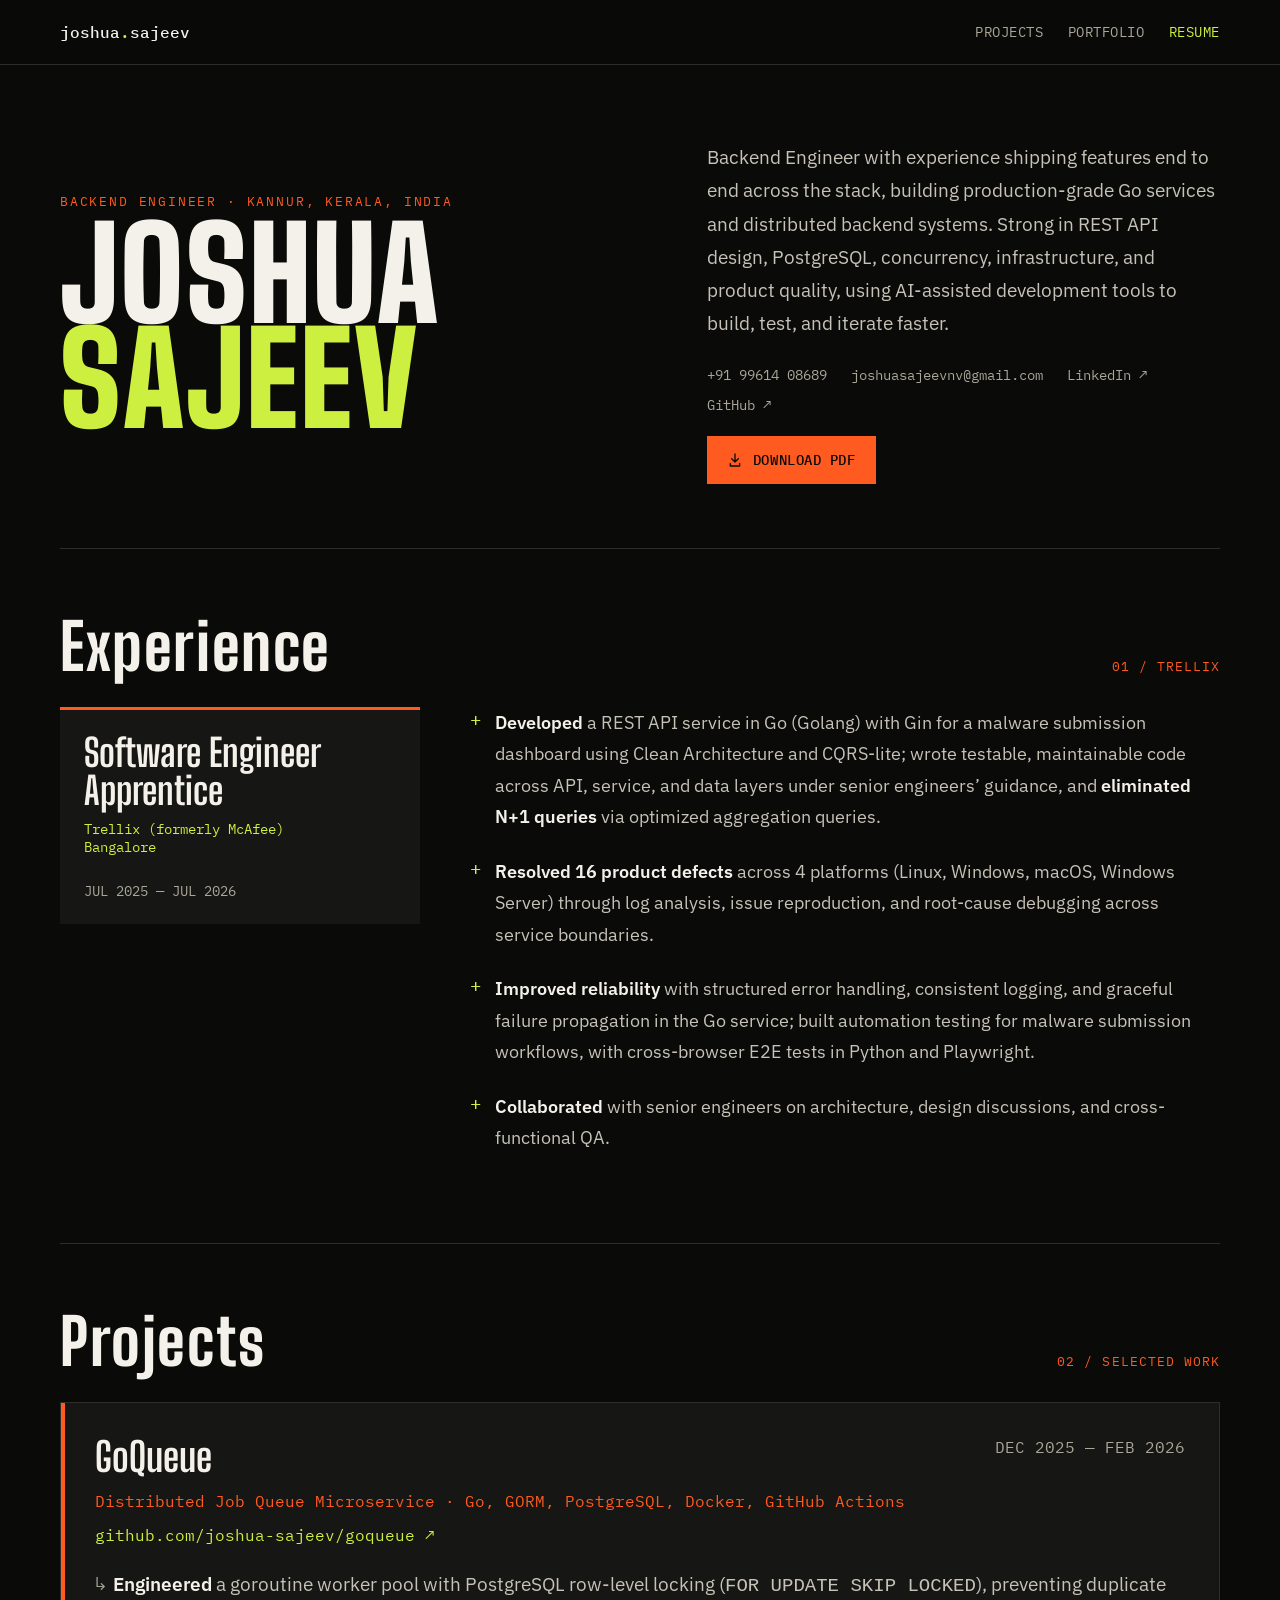
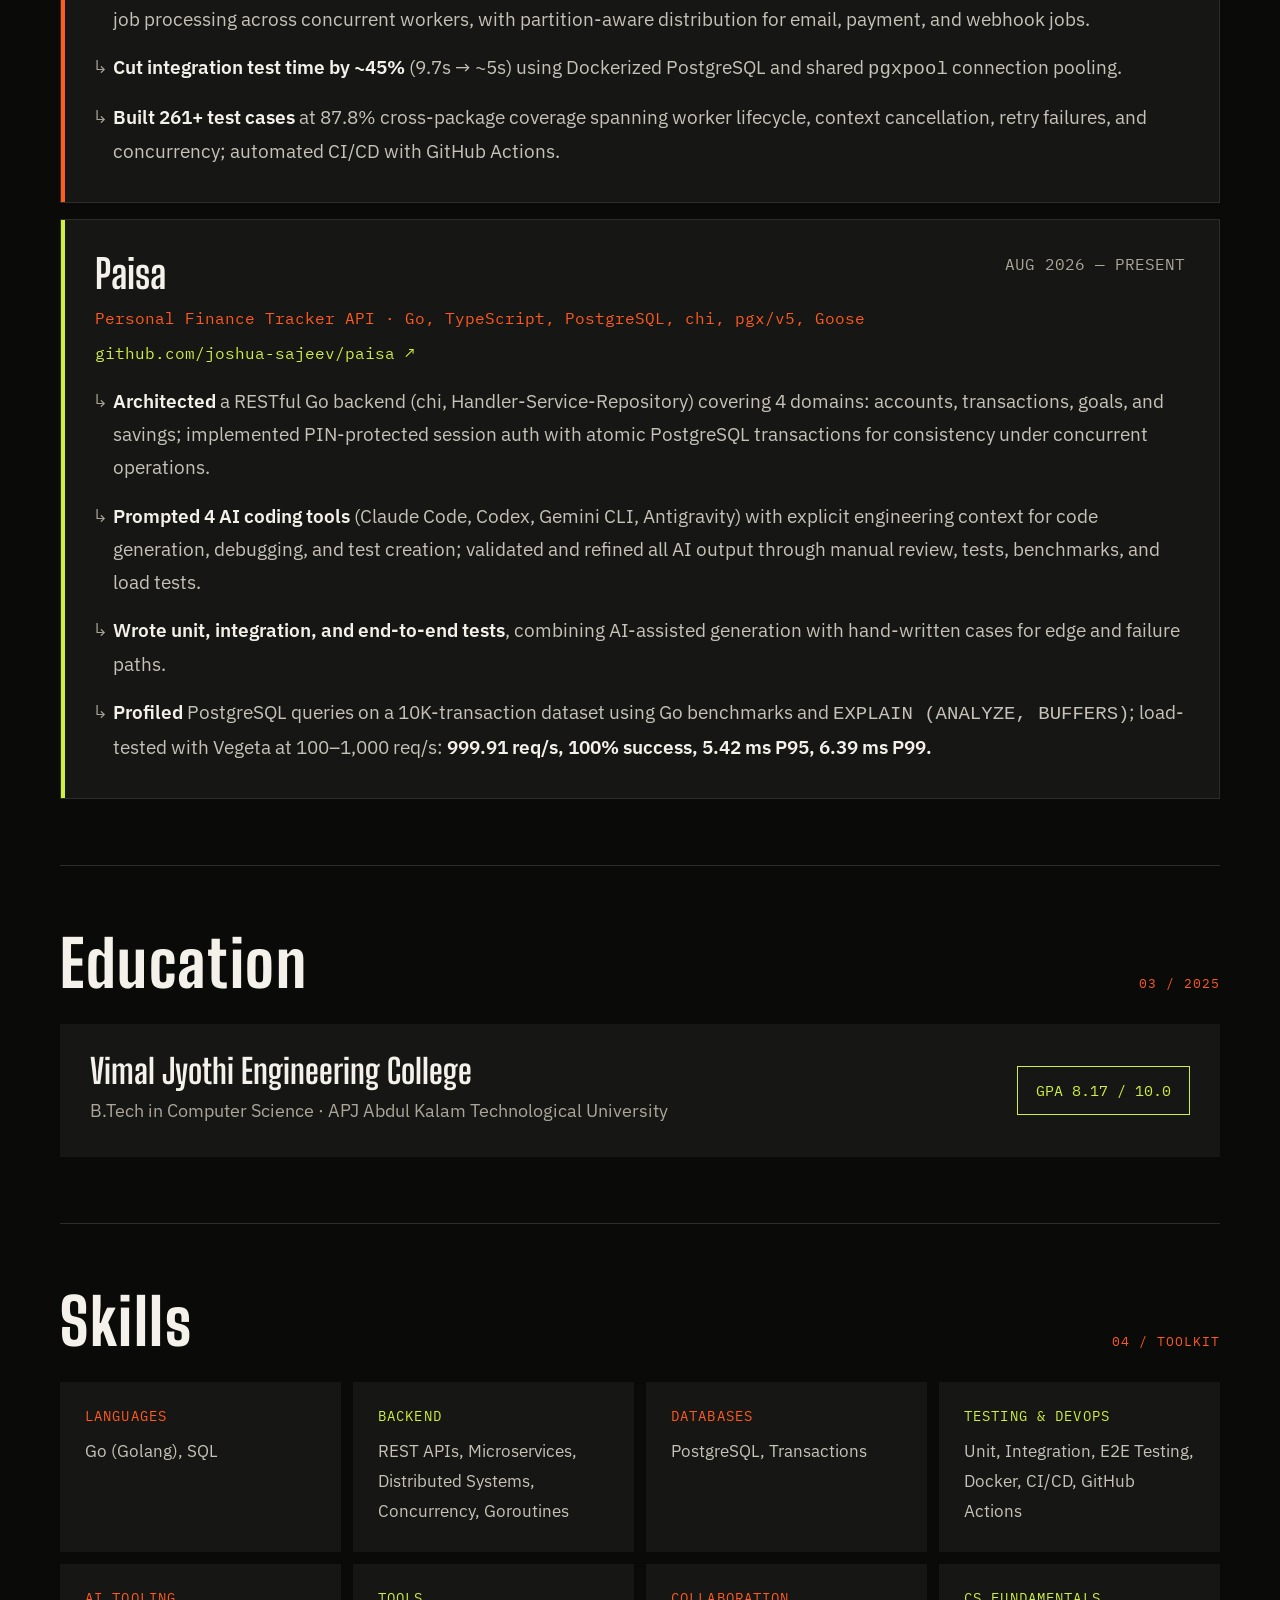
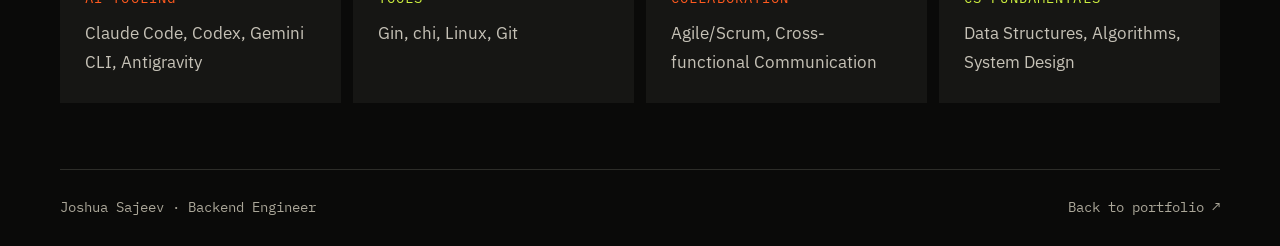
==== resume/index.html @ e4d484c2 "Add styled resume page" ====
<!doctype html>
<html lang="en">
<head>
  <meta charset="utf-8">
  <meta name="viewport" content="width=device-width, initial-scale=1, viewport-fit=cover">
  <meta name="theme-color" content="#0a0a09">
  <meta name="description" content="Joshua Sajeev — Backend Engineer">
  <title>Resume — Joshua Sajeev</title>
  <link rel="preconnect" href="https://fonts.googleapis.com">
  <link rel="preconnect" href="https://fonts.gstatic.com" crossorigin>
  <link href="https://fonts.googleapis.com/css2?family=Big+Shoulders+Display:wght@600;800;900&amp;family=IBM+Plex+Sans:wght@400;500;600&amp;family=IBM+Plex+Mono:wght@400;500&amp;display=swap" rel="stylesheet">
  <link rel="stylesheet" href="/resume/resume.css">

</head>
<body class="resume-page">
  <nav class="nav"><div class="wrap nav-inner"><a class="brand" href="/">joshua<span>.</span>sajeev</a><ul class="nav-links"><li><a href="/#projects">Projects</a></li><li><a href="/#experience">Portfolio</a></li><li><a class="active" href="/resume/">Resume</a></li></ul></div></nav>
  <main class="wrap">
    <header class="hero">
      <div class="identity"><div class="kicker">Backend Engineer · Kannur, Kerala, India</div><h1>JOSHUA <span>SAJEEV</span></h1></div>
      <div class="hero-details"><p class="intro">Backend Engineer with experience shipping features end to end across the stack, building production-grade Go services and distributed backend systems. Strong in REST API design, PostgreSQL, concurrency, infrastructure, and product quality, using AI-assisted development tools to build, test, and iterate faster.</p><div class="contact"><a href="tel:+919961408689">+91 99614 08689</a><a href="mailto:joshuasajeevnv@gmail.com">joshuasajeevnv@gmail.com</a><a href="https://www.linkedin.com/in/joshua-sajeev/">LinkedIn ↗</a><a href="https://github.com/joshua-sajeev">GitHub ↗</a></div><div class="download"><a class="button" href="https://drive.google.com/uc?export=download&amp;id=1zwrRdKyd04t5LwvT0GTj7iN7CZJBEmTr" target="_blank" rel="noopener"><svg viewBox="0 0 24 24" fill="none" stroke="currentColor" stroke-width="2" stroke-linecap="round" stroke-linejoin="round" aria-hidden="true"><path d="M12 3v12m0 0 5-5m-5 5-5-5M5 17v4h14v-4"/></svg>Download PDF</a></div></div>
    </header>
      <section class="section"><div class="section-head"><h2>Experience</h2><span>01 / Trellix</span></div><div class="experience"><aside class="role"><h3>Software Engineer Apprentice</h3><div class="company">Trellix (formerly McAfee)<br>Bangalore</div><div class="dates">JUL 2025 — JUL 2026</div></aside><div class="copy"><ul><li><strong>Developed</strong> a REST API service in Go (Golang) with Gin for a malware submission dashboard using Clean Architecture and CQRS-lite; wrote testable, maintainable code across API, service, and data layers under senior engineers’ guidance, and <strong>eliminated N+1 queries</strong> via optimized aggregation queries.</li><li><strong>Resolved 16 product defects</strong> across 4 platforms (Linux, Windows, macOS, Windows Server) through log analysis, issue reproduction, and root-cause debugging across service boundaries.</li><li><strong>Improved reliability</strong> with structured error handling, consistent logging, and graceful failure propagation in the Go service; built automation testing for malware submission workflows, with cross-browser E2E tests in Python and Playwright.</li><li><strong>Collaborated</strong> with senior engineers on architecture, design discussions, and cross-functional QA.</li></ul></div></div></section>
    <section class="section"><div class="section-head"><h2>Projects</h2><span>02 / Selected work</span></div><div class="projects">
      <article class="project"><div class="project-head"><h3>GoQueue</h3><span class="date">DEC 2025 — FEB 2026</span></div><div class="stack">Distributed Job Queue Microservice · Go, GORM, PostgreSQL, Docker, GitHub Actions</div><a class="repo" href="https://github.com/joshua-sajeev/goqueue">github.com/joshua-sajeev/goqueue ↗</a><ul class="project-description"><li><strong>Engineered</strong> a goroutine worker pool with PostgreSQL row-level locking (<code>FOR UPDATE SKIP LOCKED</code>), preventing duplicate job processing across concurrent workers, with partition-aware distribution for email, payment, and webhook jobs.</li><li><strong>Cut integration test time by ~45%</strong> (9.7s → ~5s) using Dockerized PostgreSQL and shared <code>pgxpool</code> connection pooling.</li><li><strong>Built 261+ test cases</strong> at 87.8% cross-package coverage spanning worker lifecycle, context cancellation, retry failures, and concurrency; automated CI/CD with GitHub Actions.</li></ul></article>
      <article class="project"><div class="project-head"><h3>Paisa</h3><span class="date">AUG 2026 — PRESENT</span></div><div class="stack">Personal Finance Tracker API · Go, TypeScript, PostgreSQL, chi, pgx/v5, Goose</div><a class="repo" href="https://github.com/joshua-sajeev/paisa">github.com/joshua-sajeev/paisa ↗</a><ul class="project-description"><li><strong>Architected</strong> a RESTful Go backend (chi, Handler-Service-Repository) covering 4 domains: accounts, transactions, goals, and savings; implemented PIN-protected session auth with atomic PostgreSQL transactions for consistency under concurrent operations.</li><li><strong>Prompted 4 AI coding tools</strong> (Claude Code, Codex, Gemini CLI, Antigravity) with explicit engineering context for code generation, debugging, and test creation; validated and refined all AI output through manual review, tests, benchmarks, and load tests.</li><li><strong>Wrote unit, integration, and end-to-end tests</strong>, combining AI-assisted generation with hand-written cases for edge and failure paths.</li><li><strong>Profiled</strong> PostgreSQL queries on a 10K-transaction dataset using Go benchmarks and <code>EXPLAIN (ANALYZE, BUFFERS)</code>; load-tested with Vegeta at 100–1,000 req/s: <strong>999.91 req/s, 100% success, 5.42 ms P95, 6.39 ms P99.</strong></li></ul></article>
    </div></section>
    <section class="section"><div class="section-head"><h2>Education</h2><span>03 / 2025</span></div><div class="education"><div><h3>Vimal Jyothi Engineering College</h3><p>B.Tech in Computer Science · APJ Abdul Kalam Technological University</p></div><div class="gpa">GPA 8.17 / 10.0</div></div></section>
    <section class="section"><div class="section-head"><h2>Skills</h2><span>04 / Toolkit</span></div><div class="skills"><article class="skill"><h3>Languages</h3><p>Go (Golang), SQL</p></article><article class="skill"><h3>Backend</h3><p>REST APIs, Microservices, Distributed Systems, Concurrency, Goroutines</p></article><article class="skill"><h3>Databases</h3><p>PostgreSQL, Transactions</p></article><article class="skill"><h3>Testing &amp; DevOps</h3><p>Unit, Integration, E2E Testing, Docker, CI/CD, GitHub Actions</p></article><article class="skill"><h3>AI Tooling</h3><p>Claude Code, Codex, Gemini CLI, Antigravity</p></article><article class="skill"><h3>Tools</h3><p>Gin, chi, Linux, Git</p></article><article class="skill"><h3>Collaboration</h3><p>Agile/Scrum, Cross-functional Communication</p></article><article class="skill"><h3>CS Fundamentals</h3><p>Data Structures, Algorithms, System Design</p></article></div></section>
  </main>
  <footer class="wrap"><span>Joshua Sajeev · Backend Engineer</span><a href="/">Back to portfolio ↗</a></footer>
</body>
</html>
---- resume/resume.css ----
:root{--bg:#0a0a09;--surface:#161614;--surface2:#1f1f1c;--line:#2d2d29;--fg:#f3f1e9;--dim:#aaa698;--orange:#ff5a1f;--lime:#cdef3f;--display:'Big Shoulders Display',sans-serif;--body:'IBM Plex Sans',sans-serif;--mono:'IBM Plex Mono',monospace;color-scheme:dark}
    *{box-sizing:border-box}html{scroll-behavior:smooth}body{margin:0;background:var(--bg);color:var(--fg);font:16px/1.65 var(--body);-webkit-font-smoothing:antialiased}a{color:inherit}h1,h2,h3,p{margin:0}h1,h2,h3{font-family:var(--display);line-height:1} .wrap{width:min(100% - 40px,1160px);margin-inline:auto}.nav{position:sticky;top:0;z-index:5;background:rgba(10,10,9,.92);backdrop-filter:blur(8px);border-bottom:1px solid var(--line)}.nav-inner{min-height:64px;display:flex;justify-content:space-between;align-items:center;gap:20px}.brand{font:500 14px var(--mono);text-decoration:none}.brand span{color:var(--lime)}.nav-links{display:flex;gap:24px;list-style:none;margin:0;padding:0}.nav-links a{font:12px var(--mono);letter-spacing:.04em;text-decoration:none;text-transform:uppercase;color:var(--dim)}.nav-links a:hover,.nav-links .active{color:var(--lime)}
    .hero{padding:76px 0 64px;border-bottom:1px solid var(--line)}.kicker{font:12px var(--mono);letter-spacing:.14em;text-transform:uppercase;color:var(--orange)}h1{margin-top:12px;font-size:clamp(68px,12vw,132px);font-weight:900;letter-spacing:.015em;line-height:.82}h1 span{display:block;color:var(--lime)}.intro{max-width:72ch;margin-top:28px;color:#c6c2b7;font-size:17px}.contact{display:flex;flex-wrap:wrap;gap:10px 22px;margin-top:25px;color:var(--dim);font:12px var(--mono)}.contact a{text-decoration:none}.contact a:hover{color:var(--lime)}.download{display:flex;flex-direction:column;align-items:flex-start;gap:11px;margin-top:24px}.button{display:inline-flex;align-items:center;gap:10px;padding:13px 17px;background:var(--orange);color:var(--bg);font:500 12px var(--mono);text-transform:uppercase;text-decoration:none;letter-spacing:.04em;transition:background .15s}.button:hover{background:var(--lime)}.button svg{width:16px;height:16px}
    .section{padding:66px 0;border-bottom:1px solid var(--line)}.section-head{display:flex;align-items:baseline;justify-content:space-between;gap:20px;margin-bottom:28px}.section-head h2{font-size:clamp(36px,6vw,58px);font-weight:800;letter-spacing:.025em}.section-head span{font:11px var(--mono);letter-spacing:.08em;color:var(--orange);text-transform:uppercase}.objective{max-width:82ch;color:#c6c2b7;font-size:clamp(18px,2.2vw,23px);line-height:1.6}.objective strong,.copy strong{color:var(--fg);font-weight:600}
    .experience{display:grid;grid-template-columns:minmax(220px,.72fr) 1.5fr;gap:50px}.role{position:sticky;top:96px;align-self:start;padding:24px;background:var(--surface);border-top:3px solid var(--orange)}.role h3{font-size:34px}.role .company{margin-top:10px;color:var(--lime);font:12px var(--mono)}.role .dates{margin-top:26px;color:var(--dim);font:12px var(--mono)}.copy{color:#c6c2b7;font-size:15px}.copy p+p{margin-top:15px}.copy ul{margin:0;padding:0;list-style:none}.copy li{position:relative;padding-left:22px;margin:0 0 20px}.copy li:before{content:'+';position:absolute;left:0;top:0;color:var(--lime);font:16px var(--mono)}
    .projects{display:grid;grid-template-columns:1fr;gap:16px}.project{padding:26px;background:var(--surface);border:1px solid var(--line);position:relative;overflow:hidden}.project:before{content:'';position:absolute;left:0;top:0;width:4px;height:100%;background:var(--orange)}.project:nth-child(even):before{background:var(--lime)}.project-head{display:flex;justify-content:space-between;align-items:flex-start;gap:12px}.project h3{font-size:32px}.project .date{color:var(--dim);font:12px var(--mono);white-space:nowrap}.stack{margin-top:10px;color:var(--orange);font:12px/1.8 var(--mono)}.repo{display:inline-block;margin-top:10px;color:var(--lime);font:12px var(--mono);text-decoration:none}.repo:hover{text-decoration:underline}.project ul{margin:17px 0 0;padding:0;list-style:none}.project li{position:relative;padding-left:18px;margin-top:11px;color:#c6c2b7;font-size:16px;line-height:1.6}.project li:before{content:'↳';position:absolute;left:0;color:var(--dim);font-family:var(--mono)}.project strong{color:var(--fg);font-weight:600}
    .copy{font-size:16px}.project li{font-size:15px}.project .stack{font-size:12px}.objective{font-size:clamp(19px,2.35vw,24px)}.contact{font-size:13px}.education{display:flex;justify-content:space-between;align-items:center;gap:24px;padding:26px;background:var(--surface)}.education h3{font-size:30px}.education p{margin-top:8px;color:var(--dim);font-size:16px}.gpa{padding:12px 15px;border:1px solid var(--lime);color:var(--lime);font:13px var(--mono);white-space:nowrap}.skill p{font-size:15px}
    .skills{display:grid;grid-template-columns:repeat(4,1fr);gap:12px}.skill{padding:20px;background:var(--surface)}.skill h3{margin-bottom:12px;color:var(--orange);font:11px var(--mono);letter-spacing:.08em;text-transform:uppercase}.skill p{color:#c6c2b7;font-size:14px;line-height:1.65}.skill:nth-child(even) h3{color:var(--lime)}footer{display:flex;justify-content:space-between;gap:15px;padding:28px 0 36px;color:var(--dim);font:11px var(--mono)}footer a{text-decoration:none}footer a:hover{color:var(--lime)}
    @media(max-width:760px){.hero{padding:54px 0 46px}.experience{grid-template-columns:1fr;gap:20px}.role{position:static}.skills{grid-template-columns:1fr 1fr}.section{padding:48px 0}}
    @media(max-width:520px){.wrap{width:min(100% - 32px,1160px)}.nav-inner{min-height:58px}.nav-links{gap:12px}.nav-links a{font-size:10px}.hero{padding-top:42px}h1{font-size:clamp(64px,18vw,90px)}.intro{font-size:16px}.contact{font-size:11px}.section{padding:40px 0}.section-head{align-items:flex-end;margin-bottom:20px}.section-head h2{font-size:42px}.section-head span{font-size:9px}.projects,.skills{grid-template-columns:1fr}.project{padding:21px}.project li{font-size:15px}.education{align-items:flex-start;flex-direction:column}.education h3{font-size:27px}.role h3{font-size:30px}footer{font-size:10px}}
    /* Hero: large name beside the summary and contact block on desktop. */
    .hero{display:grid;grid-template-columns:minmax(0,1fr) minmax(0,.9fr);gap:clamp(36px,6vw,80px);align-items:center}.identity,.hero-details{min-width:0}.hero .intro{max-width:none;margin:0;font-size:18px}.hero .contact{font-size:13px}.hero .kicker{font-size:13px}.hero .download{margin-top:22px}.nav-links a{font-size:13px}.brand{font-size:15px}.section-head span{font-size:12px}.role .company,.role .dates{font-size:13px}.copy{font-size:17px}.project .date,.project .stack,.repo{font-size:12px}.project li{font-size:16px;line-height:1.7}.education p{font-size:17px}.gpa{font-size:14px}.skill h3{font-size:12px}.skill p{font-size:16px}.button{font-size:13px;padding:14px 18px}footer{font-size:12px}
    @media(max-width:760px){.hero{grid-template-columns:1fr;gap:30px}}
    @media(max-width:520px){.hero .intro{font-size:16px}.hero .contact{font-size:11px}.nav-links a{font-size:10px}.project h3{font-size:32px}.project .date,.project .stack,.repo{font-size:12px}.project li{font-size:16px}}
    @media(min-width:761px){body{font-size:18px;line-height:1.72}.brand{font-size:16px}.nav-links a{font-size:14px}.kicker{font-size:14px}h1{font-size:clamp(84px,10vw,144px)}.hero .intro{font-size:20px;line-height:1.75}.hero .contact{font-size:14px;gap:12px 24px}.button{font-size:14px;padding:15px 20px}.section-head h2{font-size:clamp(42px,6.3vw,64px)}.section-head span{font-size:13px}.role h3{font-size:38px}.role .company,.role .dates{font-size:14px}.copy{font-size:19px;line-height:1.75}.copy li{margin-bottom:23px;padding-left:25px}.copy li:before{font-size:19px}.project{padding:34px}.project h3{font-size:42px}.project .date,.project .stack,.repo{font-size:17px}.project li{font-size:23px;line-height:1.75;margin-top:15px}.project li:before{font-size:18px}.education{padding:30px}.education h3{font-size:34px}.education p{font-size:19px}.gpa{font-size:15px;padding:14px 18px}.skill{padding:25px}.skill h3{font-size:14px}.skill p{font-size:18px;line-height:1.75}footer{font-size:14px}}
    /* Project descriptions: larger only on desktop; browser zoom scales these sizes naturally. */
    @media(min-width:761px){.resume-page .project-description li{font-size:23px}}
    @media(max-width:760px){.resume-page .project-description li{font-size:16px}}
    @media(min-width:761px){.resume-page{font-size:17px}.resume-page .hero .intro{font-size:19px}.resume-page .copy{font-size:18px}.resume-page .project h3{font-size:40px}.resume-page .project .date,.resume-page .project .stack,.resume-page .project .repo{font-size:16px}.resume-page .project-description li{font-size:19px}.resume-page .education p{font-size:18px}.resume-page .skill p{font-size:17px}}
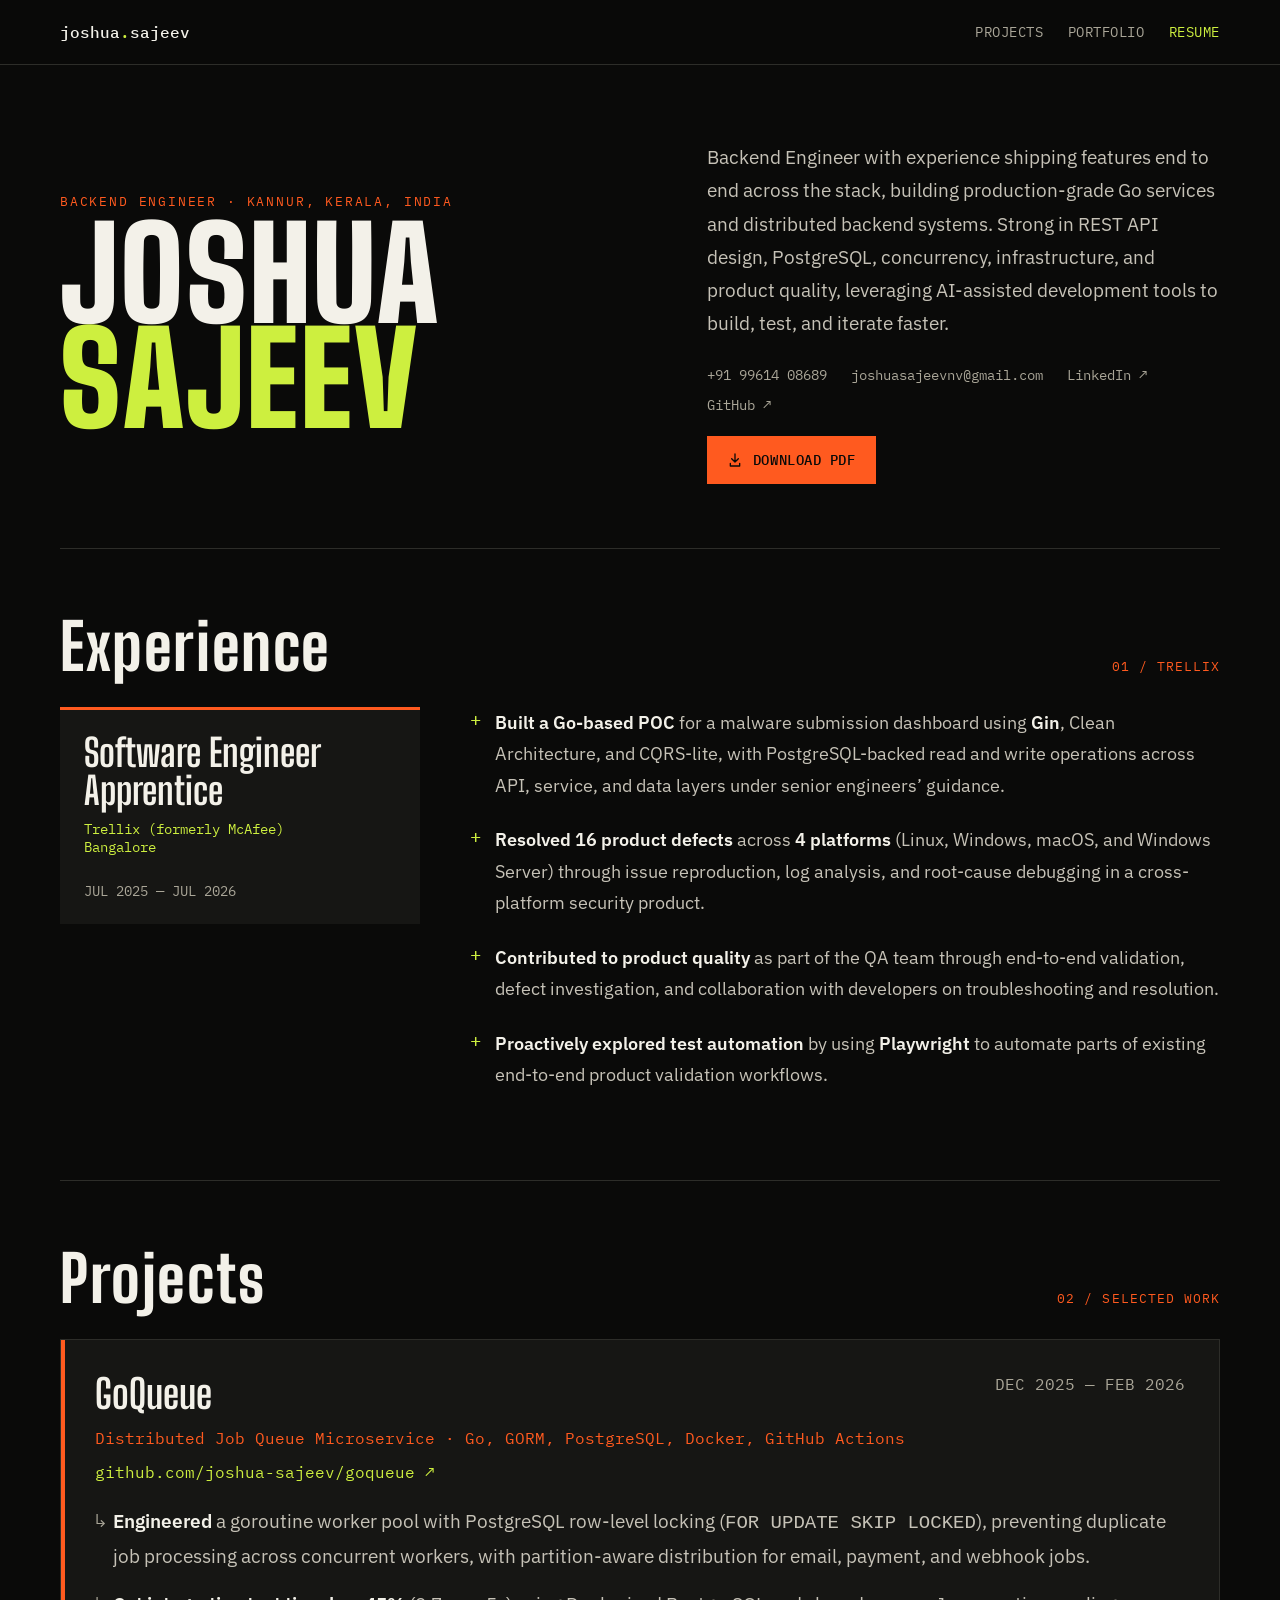
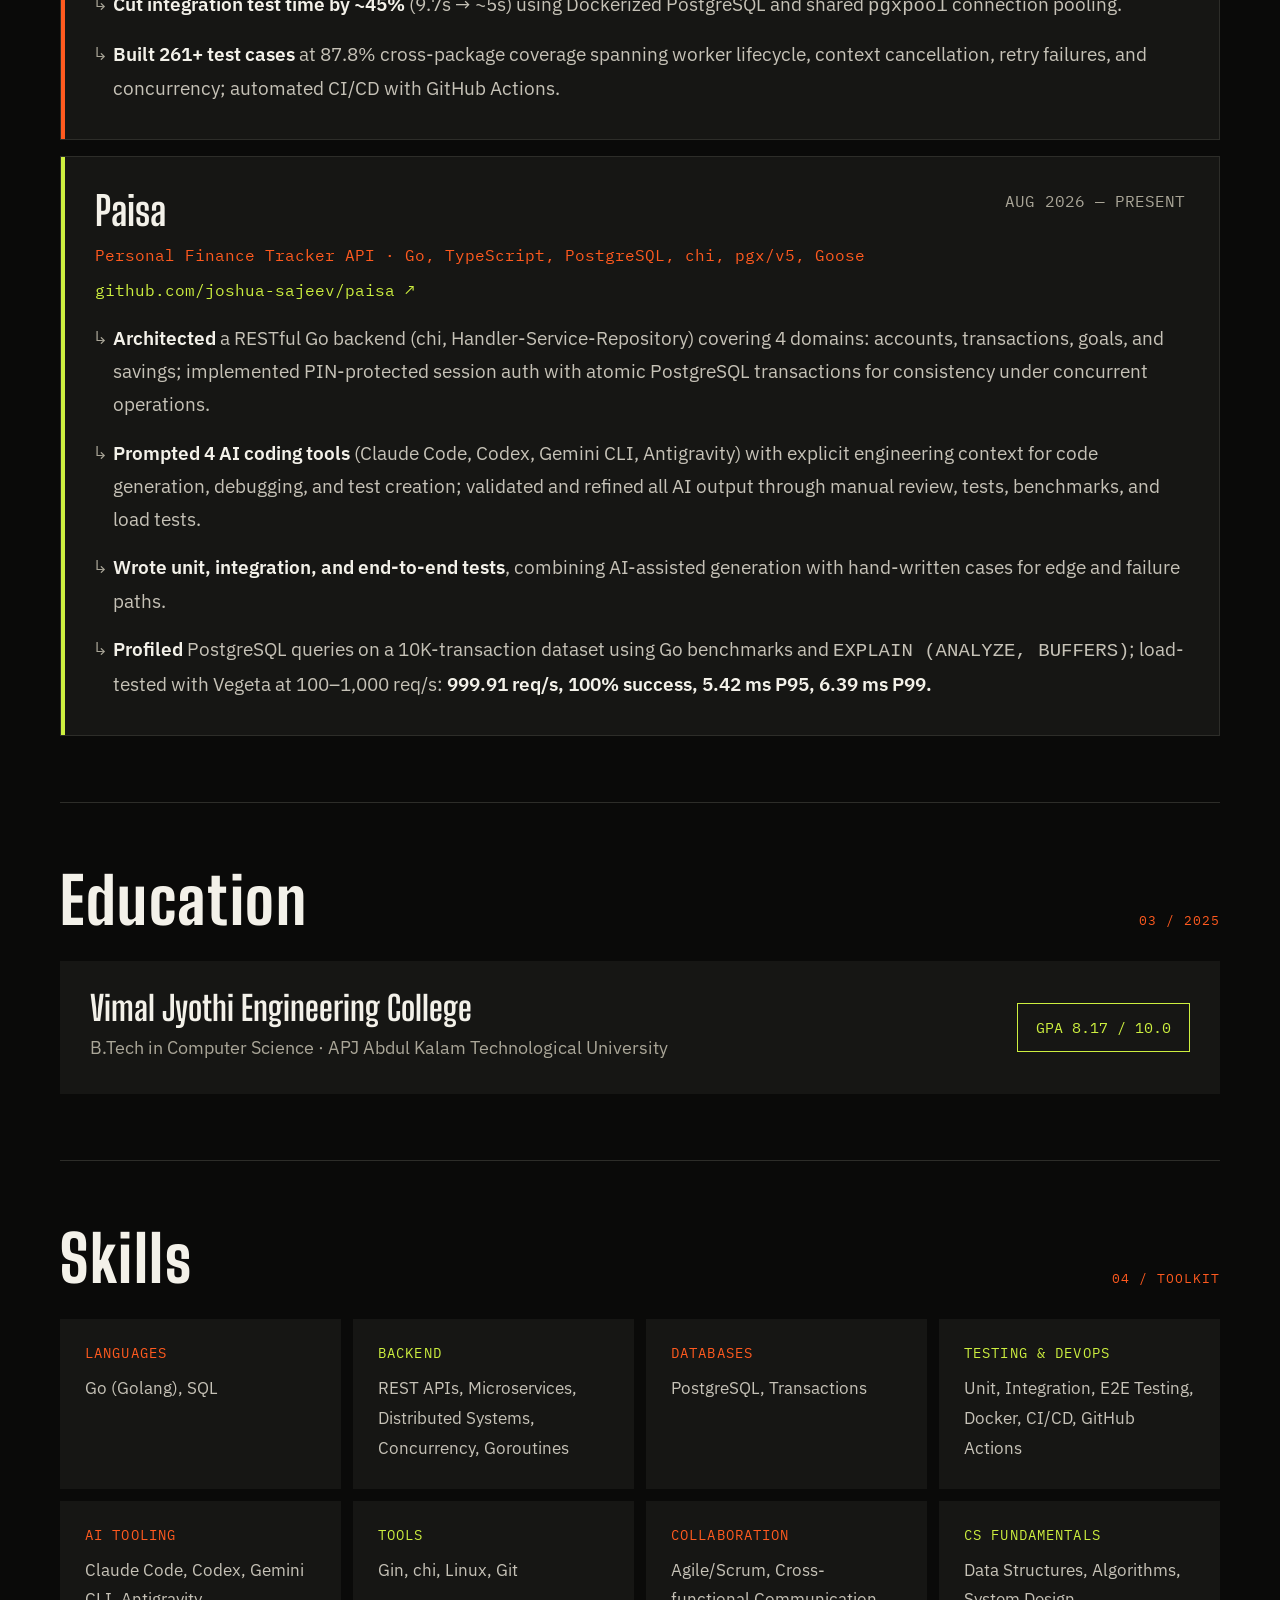
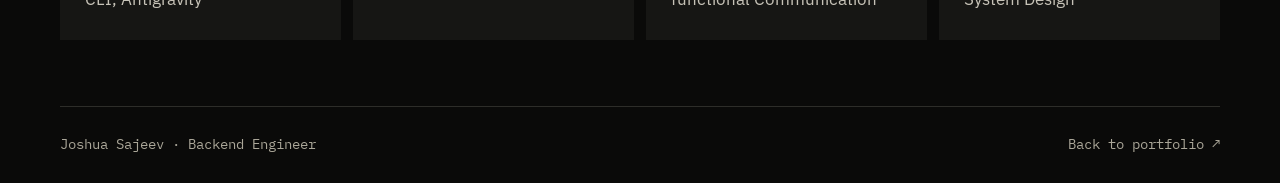
==== commit e7b0ce18: "Align portfolio and resume with current details" ====
--- a/resume/index.html
+++ b/resume/index.html
@@ -17,9 +17,9 @@
   <main class="wrap">
     <header class="hero">
       <div class="identity"><div class="kicker">Backend Engineer · Kannur, Kerala, India</div><h1>JOSHUA <span>SAJEEV</span></h1></div>
-      <div class="hero-details"><p class="intro">Backend Engineer with experience shipping features end to end across the stack, building production-grade Go services and distributed backend systems. Strong in REST API design, PostgreSQL, concurrency, infrastructure, and product quality, using AI-assisted development tools to build, test, and iterate faster.</p><div class="contact"><a href="tel:+919961408689">+91 99614 08689</a><a href="mailto:joshuasajeevnv@gmail.com">joshuasajeevnv@gmail.com</a><a href="https://www.linkedin.com/in/joshua-sajeev/">LinkedIn ↗</a><a href="https://github.com/joshua-sajeev">GitHub ↗</a></div><div class="download"><a class="button" href="https://drive.google.com/uc?export=download&amp;id=1zwrRdKyd04t5LwvT0GTj7iN7CZJBEmTr" target="_blank" rel="noopener"><svg viewBox="0 0 24 24" fill="none" stroke="currentColor" stroke-width="2" stroke-linecap="round" stroke-linejoin="round" aria-hidden="true"><path d="M12 3v12m0 0 5-5m-5 5-5-5M5 17v4h14v-4"/></svg>Download PDF</a></div></div>
+      <div class="hero-details"><p class="intro">Backend Engineer with experience shipping features end to end across the stack, building production-grade Go services and distributed backend systems. Strong in REST API design, PostgreSQL, concurrency, infrastructure, and product quality, leveraging AI-assisted development tools to build, test, and iterate faster.</p><div class="contact"><a href="tel:+919961408689">+91 99614 08689</a><a href="mailto:joshuasajeevnv@gmail.com">joshuasajeevnv@gmail.com</a><a href="https://www.linkedin.com/in/joshua-sajeev/">LinkedIn ↗</a><a href="https://github.com/joshua-sajeev">GitHub ↗</a></div><div class="download"><a class="button" href="https://drive.google.com/uc?export=download&amp;id=1zwrRdKyd04t5LwvT0GTj7iN7CZJBEmTr" target="_blank" rel="noopener"><svg viewBox="0 0 24 24" fill="none" stroke="currentColor" stroke-width="2" stroke-linecap="round" stroke-linejoin="round" aria-hidden="true"><path d="M12 3v12m0 0 5-5m-5 5-5-5M5 17v4h14v-4"/></svg>Download PDF</a></div></div>
     </header>
-      <section class="section"><div class="section-head"><h2>Experience</h2><span>01 / Trellix</span></div><div class="experience"><aside class="role"><h3>Software Engineer Apprentice</h3><div class="company">Trellix (formerly McAfee)<br>Bangalore</div><div class="dates">JUL 2025 — JUL 2026</div></aside><div class="copy"><ul><li><strong>Developed</strong> a REST API service in Go (Golang) with Gin for a malware submission dashboard using Clean Architecture and CQRS-lite; wrote testable, maintainable code across API, service, and data layers under senior engineers’ guidance, and <strong>eliminated N+1 queries</strong> via optimized aggregation queries.</li><li><strong>Resolved 16 product defects</strong> across 4 platforms (Linux, Windows, macOS, Windows Server) through log analysis, issue reproduction, and root-cause debugging across service boundaries.</li><li><strong>Improved reliability</strong> with structured error handling, consistent logging, and graceful failure propagation in the Go service; built automation testing for malware submission workflows, with cross-browser E2E tests in Python and Playwright.</li><li><strong>Collaborated</strong> with senior engineers on architecture, design discussions, and cross-functional QA.</li></ul></div></div></section>
+      <section class="section"><div class="section-head"><h2>Experience</h2><span>01 / Trellix</span></div><div class="experience"><aside class="role"><h3>Software Engineer Apprentice</h3><div class="company">Trellix (formerly McAfee)<br>Bangalore</div><div class="dates">JUL 2025 — JUL 2026</div></aside><div class="copy"><ul><li><strong>Built a Go-based POC</strong> for a malware submission dashboard using <strong>Gin</strong>, Clean Architecture, and CQRS-lite, with PostgreSQL-backed read and write operations across API, service, and data layers under senior engineers’ guidance.</li><li><strong>Resolved 16 product defects</strong> across <strong>4 platforms</strong> (Linux, Windows, macOS, and Windows Server) through issue reproduction, log analysis, and root-cause debugging in a cross-platform security product.</li><li><strong>Contributed to product quality</strong> as part of the QA team through end-to-end validation, defect investigation, and collaboration with developers on troubleshooting and resolution.</li><li><strong>Proactively explored test automation</strong> by using <strong>Playwright</strong> to automate parts of existing end-to-end product validation workflows.</li></ul></div></div></section>
     <section class="section"><div class="section-head"><h2>Projects</h2><span>02 / Selected work</span></div><div class="projects">
       <article class="project"><div class="project-head"><h3>GoQueue</h3><span class="date">DEC 2025 — FEB 2026</span></div><div class="stack">Distributed Job Queue Microservice · Go, GORM, PostgreSQL, Docker, GitHub Actions</div><a class="repo" href="https://github.com/joshua-sajeev/goqueue">github.com/joshua-sajeev/goqueue ↗</a><ul class="project-description"><li><strong>Engineered</strong> a goroutine worker pool with PostgreSQL row-level locking (<code>FOR UPDATE SKIP LOCKED</code>), preventing duplicate job processing across concurrent workers, with partition-aware distribution for email, payment, and webhook jobs.</li><li><strong>Cut integration test time by ~45%</strong> (9.7s → ~5s) using Dockerized PostgreSQL and shared <code>pgxpool</code> connection pooling.</li><li><strong>Built 261+ test cases</strong> at 87.8% cross-package coverage spanning worker lifecycle, context cancellation, retry failures, and concurrency; automated CI/CD with GitHub Actions.</li></ul></article>
       <article class="project"><div class="project-head"><h3>Paisa</h3><span class="date">AUG 2026 — PRESENT</span></div><div class="stack">Personal Finance Tracker API · Go, TypeScript, PostgreSQL, chi, pgx/v5, Goose</div><a class="repo" href="https://github.com/joshua-sajeev/paisa">github.com/joshua-sajeev/paisa ↗</a><ul class="project-description"><li><strong>Architected</strong> a RESTful Go backend (chi, Handler-Service-Repository) covering 4 domains: accounts, transactions, goals, and savings; implemented PIN-protected session auth with atomic PostgreSQL transactions for consistency under concurrent operations.</li><li><strong>Prompted 4 AI coding tools</strong> (Claude Code, Codex, Gemini CLI, Antigravity) with explicit engineering context for code generation, debugging, and test creation; validated and refined all AI output through manual review, tests, benchmarks, and load tests.</li><li><strong>Wrote unit, integration, and end-to-end tests</strong>, combining AI-assisted generation with hand-written cases for edge and failure paths.</li><li><strong>Profiled</strong> PostgreSQL queries on a 10K-transaction dataset using Go benchmarks and <code>EXPLAIN (ANALYZE, BUFFERS)</code>; load-tested with Vegeta at 100–1,000 req/s: <strong>999.91 req/s, 100% success, 5.42 ms P95, 6.39 ms P99.</strong></li></ul></article>
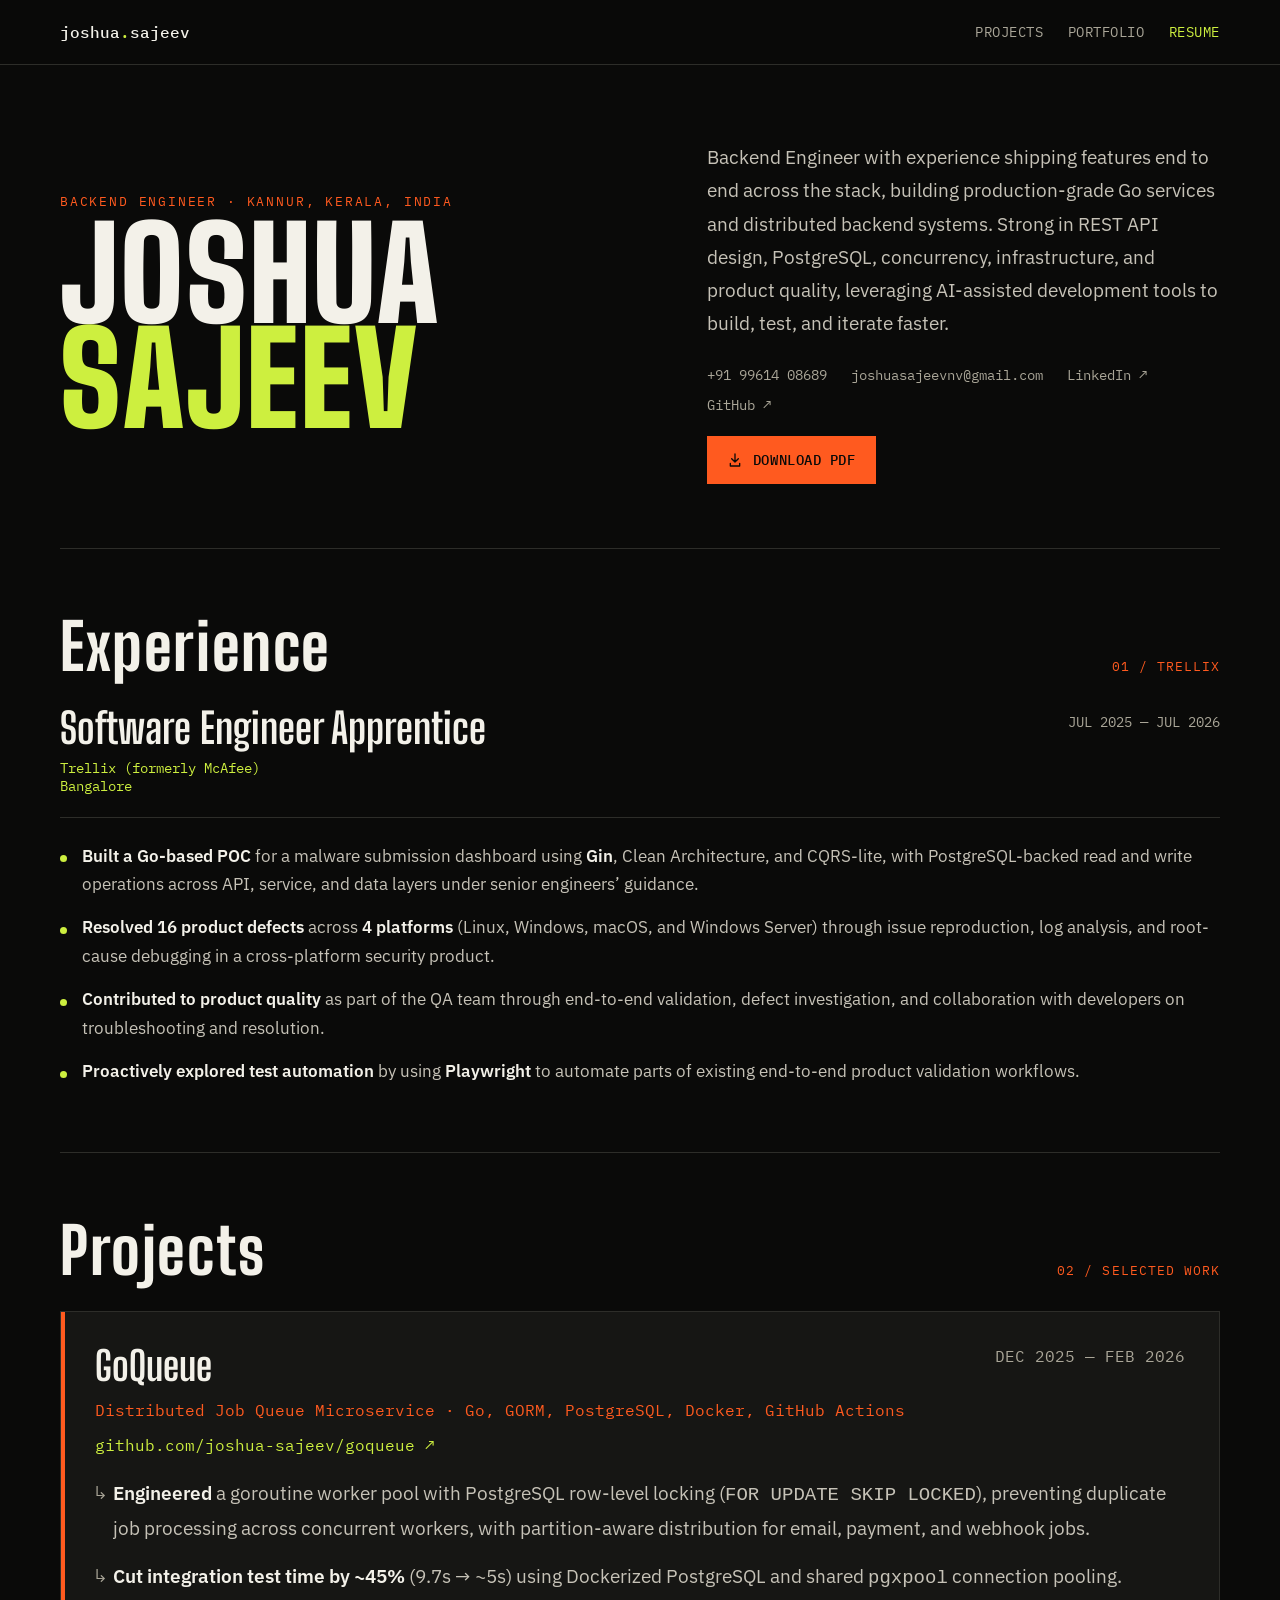
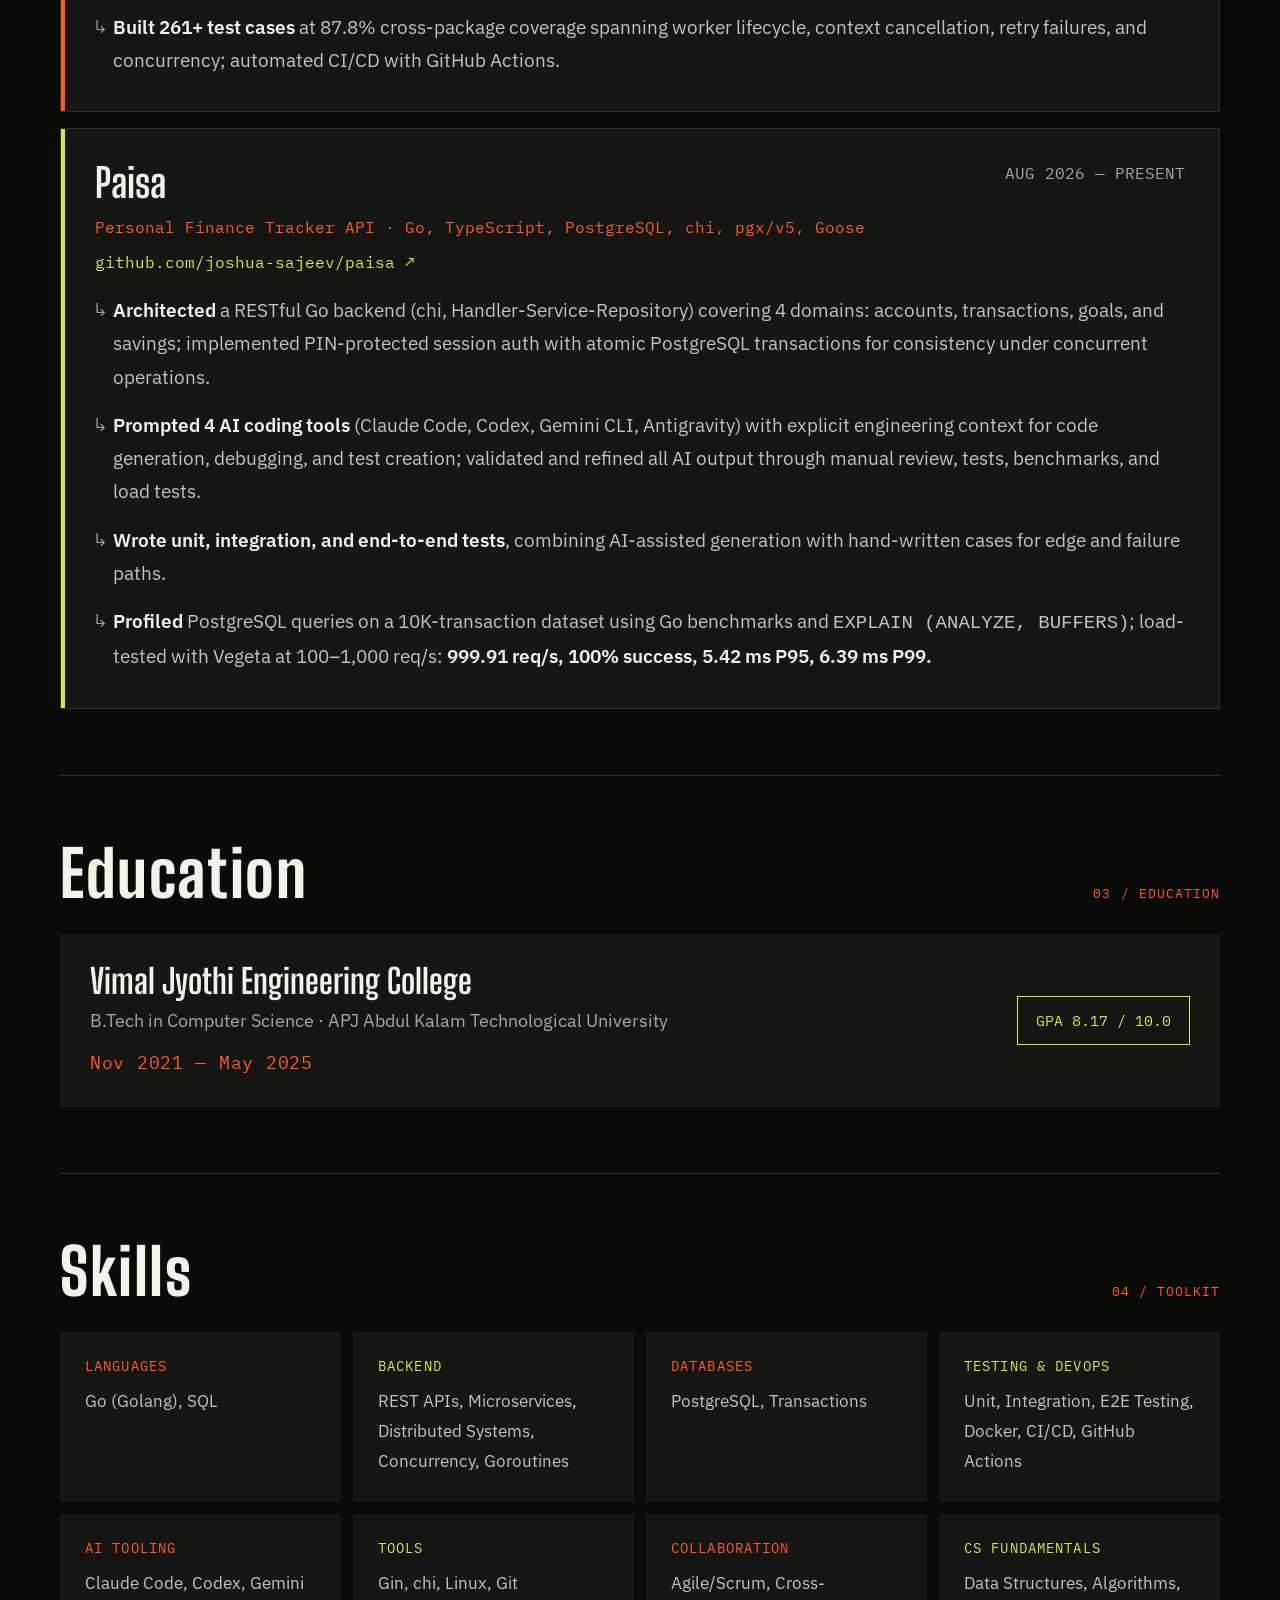
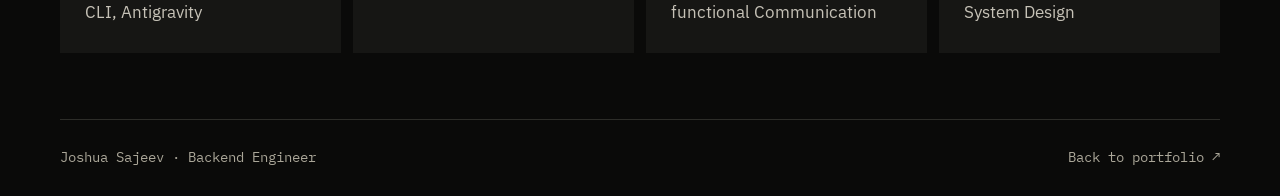
==== commit 23d7e616: "fix: improve resume section formatting" ====
--- a/resume/index.html
+++ b/resume/index.html
@@ -24,7 +24,7 @@
       <article class="project"><div class="project-head"><h3>GoQueue</h3><span class="date">DEC 2025 — FEB 2026</span></div><div class="stack">Distributed Job Queue Microservice · Go, GORM, PostgreSQL, Docker, GitHub Actions</div><a class="repo" href="https://github.com/joshua-sajeev/goqueue">github.com/joshua-sajeev/goqueue ↗</a><ul class="project-description"><li><strong>Engineered</strong> a goroutine worker pool with PostgreSQL row-level locking (<code>FOR UPDATE SKIP LOCKED</code>), preventing duplicate job processing across concurrent workers, with partition-aware distribution for email, payment, and webhook jobs.</li><li><strong>Cut integration test time by ~45%</strong> (9.7s → ~5s) using Dockerized PostgreSQL and shared <code>pgxpool</code> connection pooling.</li><li><strong>Built 261+ test cases</strong> at 87.8% cross-package coverage spanning worker lifecycle, context cancellation, retry failures, and concurrency; automated CI/CD with GitHub Actions.</li></ul></article>
       <article class="project"><div class="project-head"><h3>Paisa</h3><span class="date">AUG 2026 — PRESENT</span></div><div class="stack">Personal Finance Tracker API · Go, TypeScript, PostgreSQL, chi, pgx/v5, Goose</div><a class="repo" href="https://github.com/joshua-sajeev/paisa">github.com/joshua-sajeev/paisa ↗</a><ul class="project-description"><li><strong>Architected</strong> a RESTful Go backend (chi, Handler-Service-Repository) covering 4 domains: accounts, transactions, goals, and savings; implemented PIN-protected session auth with atomic PostgreSQL transactions for consistency under concurrent operations.</li><li><strong>Prompted 4 AI coding tools</strong> (Claude Code, Codex, Gemini CLI, Antigravity) with explicit engineering context for code generation, debugging, and test creation; validated and refined all AI output through manual review, tests, benchmarks, and load tests.</li><li><strong>Wrote unit, integration, and end-to-end tests</strong>, combining AI-assisted generation with hand-written cases for edge and failure paths.</li><li><strong>Profiled</strong> PostgreSQL queries on a 10K-transaction dataset using Go benchmarks and <code>EXPLAIN (ANALYZE, BUFFERS)</code>; load-tested with Vegeta at 100–1,000 req/s: <strong>999.91 req/s, 100% success, 5.42 ms P95, 6.39 ms P99.</strong></li></ul></article>
     </div></section>
-    <section class="section"><div class="section-head"><h2>Education</h2><span>03 / 2025</span></div><div class="education"><div><h3>Vimal Jyothi Engineering College</h3><p>B.Tech in Computer Science · APJ Abdul Kalam Technological University</p></div><div class="gpa">GPA 8.17 / 10.0</div></div></section>
+    <section class="section"><div class="section-head"><h2>Education</h2><span>03 / Education</span></div><div class="education"><div><h3>Vimal Jyothi Engineering College</h3><p>B.Tech in Computer Science · APJ Abdul Kalam Technological University</p><p class="education-dates">Nov 2021 — May 2025</p></div><div class="gpa">GPA 8.17 / 10.0</div></div></section>
     <section class="section"><div class="section-head"><h2>Skills</h2><span>04 / Toolkit</span></div><div class="skills"><article class="skill"><h3>Languages</h3><p>Go (Golang), SQL</p></article><article class="skill"><h3>Backend</h3><p>REST APIs, Microservices, Distributed Systems, Concurrency, Goroutines</p></article><article class="skill"><h3>Databases</h3><p>PostgreSQL, Transactions</p></article><article class="skill"><h3>Testing &amp; DevOps</h3><p>Unit, Integration, E2E Testing, Docker, CI/CD, GitHub Actions</p></article><article class="skill"><h3>AI Tooling</h3><p>Claude Code, Codex, Gemini CLI, Antigravity</p></article><article class="skill"><h3>Tools</h3><p>Gin, chi, Linux, Git</p></article><article class="skill"><h3>Collaboration</h3><p>Agile/Scrum, Cross-functional Communication</p></article><article class="skill"><h3>CS Fundamentals</h3><p>Data Structures, Algorithms, System Design</p></article></div></section>
   </main>
   <footer class="wrap"><span>Joshua Sajeev · Backend Engineer</span><a href="/">Back to portfolio ↗</a></footer>
--- a/resume/resume.css
+++ b/resume/resume.css
@@ -17,3 +17,19 @@
     @media(min-width:761px){.resume-page .project-description li{font-size:23px}}
     @media(max-width:760px){.resume-page .project-description li{font-size:16px}}
     @media(min-width:761px){.resume-page{font-size:17px}.resume-page .hero .intro{font-size:19px}.resume-page .copy{font-size:18px}.resume-page .project h3{font-size:40px}.resume-page .project .date,.resume-page .project .stack,.resume-page .project .repo{font-size:16px}.resume-page .project-description li{font-size:19px}.resume-page .education p{font-size:18px}.resume-page .skill p{font-size:17px}}
+    /* Experience: keep the role heading above a full-width, readable bullet list. */
+    .resume-page .experience{grid-template-columns:1fr;gap:24px}
+    .resume-page .role{position:static;padding:0 0 22px;background:none;border-top:0;border-bottom:1px solid var(--line)}
+    .resume-page .role h3{font-size:clamp(30px,4vw,42px)}
+    .resume-page .role .company{margin-top:10px}
+    .resume-page .role .dates{margin-top:10px}
+    .resume-page .role{display:grid;grid-template-columns:minmax(0,1fr) auto;align-items:start;column-gap:24px}
+    .resume-page .role h3,.resume-page .role .company{grid-column:1}
+    .resume-page .role .dates{grid-column:2;grid-row:1;margin-top:6px;text-align:right;white-space:nowrap}
+    .resume-page .copy{min-width:0;font-size:17px;line-height:1.7}
+    .resume-page .copy ul{display:grid;gap:14px}
+    .resume-page .copy li{margin:0;padding-left:22px;line-height:1.7}
+    .resume-page .copy li:before{content:"";top:.72em;width:7px;height:7px;border-radius:50%;background:var(--lime)}
+    .resume-page .education-dates{margin-top:12px;color:var(--orange);font:12px/1.6 var(--mono);letter-spacing:.04em}
+    @media(min-width:761px){.resume-page .education-dates{font-size:13px}}
+    @media(max-width:520px){.resume-page .experience{gap:18px}.resume-page .role{grid-template-columns:1fr;row-gap:0}.resume-page .role .dates{grid-column:1;grid-row:auto;margin-top:10px;text-align:left}.resume-page .copy{font-size:15px}.resume-page .copy li{padding-left:19px}}
